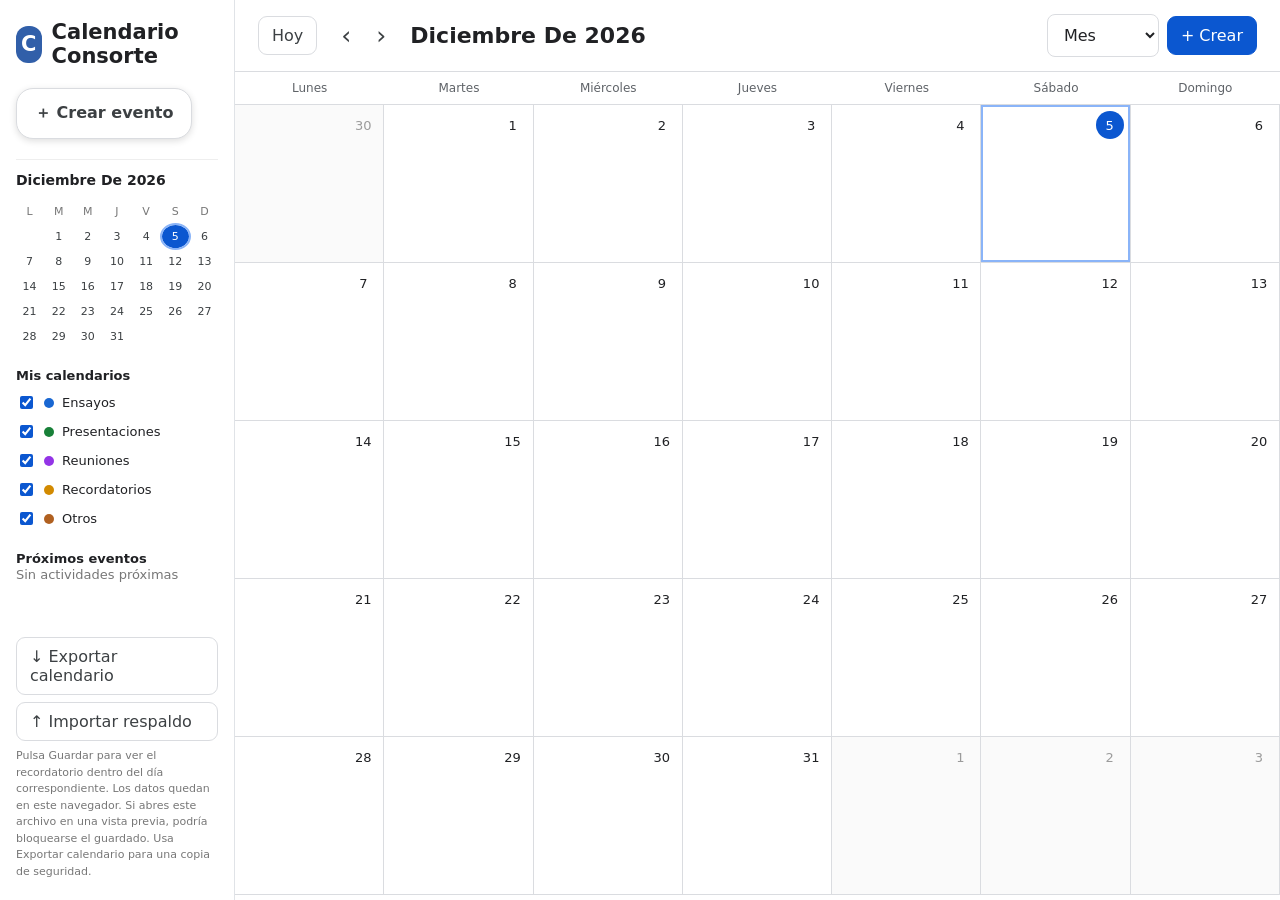
==== calendar/index.html @ a219af94 "Crear calendario Consorte independiente con guardado corregido" ====
<!doctype html>
<html lang="es"><head><meta charset="utf-8"><meta name="viewport" content="width=device-width,initial-scale=1,viewport-fit=cover"><meta name="theme-color" content="#ffffff"><title>Calendario Consorte · Recordatorios</title>
<style>
:root{font-family:Inter,system-ui,-apple-system,'Segoe UI',sans-serif;color:#202124;background:#fff}*{box-sizing:border-box}body{margin:0}button,input,textarea,select{font:inherit}button{cursor:pointer;border:1px solid #dadce0;color:#3c4043;background:#fff;border-radius:9px;padding:9px 13px}button:hover{background:#f6f8fc}button:focus-visible,input:focus-visible,textarea:focus-visible,select:focus-visible{outline:3px solid #8ab4f8}input,textarea,select{border:1px solid #dadce0;border-radius:8px;padding:10px 12px;min-width:0;background:white;color:#202124}h1,h2,h3,p{margin-top:0}.layout{display:grid;grid-template-columns:235px minmax(0,1fr);min-height:100dvh}.side{border-right:1px solid #e0e3e7;padding:20px 16px;display:flex;flex-direction:column;gap:20px}.brand{display:flex;align-items:center;gap:10px;font-size:21px;font-weight:700}.brandmark{background:#315fa9;border-radius:12px;color:white;width:37px;height:37px;display:grid;place-items:center;font-size:21px}.primary{background:#0b57d0;color:white;border-color:#0b57d0}.primary:hover{background:#0848b3}.create{align-self:flex-start;border-radius:17px;padding:14px 18px;box-shadow:0 2px 7px #0002;font-weight:650}.mini-month{border-top:1px solid #eee;padding-top:12px}.mini-month h3{font-size:14px;text-transform:capitalize;margin-bottom:12px}.mini-grid{display:grid;grid-template-columns:repeat(7,1fr);gap:2px}.mini-grid span{text-align:center;padding:5px 2px;font-size:11px;color:#777}.mini-grid button{border:0;border-radius:50%;padding:5px 0;font-size:11px}.mini-grid button.today{background:#0b57d0;color:white}.mini-grid button.selected{outline:2px solid #8ab4f8}.categories{display:grid;gap:10px}.categories label{display:flex;align-items:center;gap:8px;font-size:13px}.categories input{accent-color:#0b57d0}.dot{width:10px;height:10px;display:inline-block;border-radius:50%;background:var(--c)}.side-actions{margin-top:auto;display:grid;gap:7px}.side-actions button{text-align:left}.foot{font-size:11px;color:#777;line-height:1.5}.main{min-width:0}.toolbar{padding:14px 23px;display:flex;align-items:center;gap:14px;border-bottom:1px solid #dadce0;flex-wrap:wrap}.period{font-size:22px;font-weight:550;min-width:180px;text-transform:capitalize}.navcontrol{display:flex;gap:5px}.navcontrol button{border:0;font-size:25px;padding:3px 10px}.right-tools{margin-left:auto;display:flex;align-items:center;gap:8px}.calendar{height:calc(100dvh - 77px);min-height:600px;display:flex;flex-direction:column}.weekdays{display:grid;grid-template-columns:repeat(7,minmax(0,1fr));border-bottom:1px solid #dadce0}.weekdays>span{font-size:12px;text-align:center;color:#5f6368;padding:9px}.days{display:grid;grid-template-columns:repeat(7,minmax(0,1fr));flex:1;grid-auto-rows:1fr}.day{min-width:0;min-height:92px;border-right:1px solid #dadce0;border-bottom:1px solid #dadce0;padding:6px;display:flex;flex-direction:column;gap:4px;position:relative;cursor:pointer;overflow:hidden;background:white}.day:hover{background:#f6f9ff}.day.other-month{background:#fafafa}.day.selected{box-shadow:inset 0 0 0 2px #8ab4f8}.num{font-size:13px;margin-left:auto;align-self:flex-end;width:28px;height:28px;display:grid;place-items:center;border-radius:50%}.day.today .num{background:#0b57d0;color:#fff}.day.other-month .num{color:#9b9b9b}.event{border:0;border-radius:4px;color:#fff;padding:3px 5px;font-size:12px;white-space:nowrap;overflow:hidden;text-overflow:ellipsis;width:100%;text-align:left;background:var(--event-color);cursor:pointer}.event:hover{filter:brightness(.93)}.more{font-size:11px;padding-left:5px;color:#536375}.agenda-list{max-height:250px;overflow:auto;display:grid;gap:6px}.agenda-list button{text-align:left;padding:9px}.list-heading{font-size:13px;font-weight:700}.empty{color:#777;font-size:13px}.dialog{border:1px solid #dadce0;border-radius:18px;padding:0;width:min(95vw,510px);max-height:92dvh;overflow:auto;box-shadow:0 20px 60px #0003}.dialog::backdrop{background:#2021247a}.dialog-head{display:flex;justify-content:space-between;align-items:center;background:#f1f3f4;padding:13px 20px}.dialog-head strong{font-size:17px}.dialog-head button{border:0;background:transparent;font-size:24px;padding:1px 7px}.dialog-body{padding:20px;display:grid;gap:13px}.dialog-body label{display:grid;gap:5px;font-size:13px;color:#50555d}.dialog-body input,.dialog-body select,.dialog-body textarea{width:100%}.dialog-body textarea{min-height:100px;resize:vertical}.actions{display:flex;justify-content:flex-end;gap:8px;align-items:center;flex-wrap:wrap;margin-top:9px}.danger{color:#b3261e}.notice{background:#eff6ff;padding:11px;border-radius:9px;font-size:12px;color:#3c4d63}.mobile-brand{display:none}.day.full{min-height:350px}.day.week{min-height:340px}.day.full .event,.day.week .event{font-size:14px;padding:8px}.view-day .days{grid-template-columns:1fr}.view-day .weekdays{display:none}.view-week .days{grid-template-columns:repeat(7,minmax(0,1fr))}@media(max-width:840px){.layout{grid-template-columns:1fr}.side{display:none}.mobile-brand{display:block;font-size:17px;font-weight:700}.toolbar{padding:12px;gap:7px}.period{min-width:0;font-size:19px}.right-tools{margin-left:0}.calendar{min-height:520px;height:calc(100dvh - 110px)}.day{min-height:75px;padding:3px;gap:2px}.num{width:22px;height:22px;font-size:11px}.event{font-size:10px;padding:4px 2px}.weekdays>span{font-size:10px;padding:7px 1px}.more{font-size:9px}.toolbar select{max-width:105px}.day.full,.day.week{min-height:350px}}@media(max-width:460px){.toolbar{justify-content:space-between}.right-tools{width:100%;justify-content:space-between}.calendar{height:calc(100dvh - 146px)}.day{min-height:65px}.period{font-size:17px}.event{font-size:10px}}
</style></head><body>
<div class="layout"><aside class="side"><div class="brand"><div class="brandmark">C</div>Calendario Consorte</div><button class="create" id="sideCreate">＋ Crear evento</button><div class="mini-month"><h3 id="miniTitle"></h3><div id="miniGrid" class="mini-grid"></div></div><div class="categories"><b class="list-heading">Mis calendarios</b><label><input type="checkbox" data-category="Ensayo" checked><span class="dot" style="--c:#1967d2"></span> Ensayos</label><label><input type="checkbox" data-category="Presentación" checked><span class="dot" style="--c:#188038"></span> Presentaciones</label><label><input type="checkbox" data-category="Reunión" checked><span class="dot" style="--c:#9334e6"></span> Reuniones</label><label><input type="checkbox" data-category="Recordatorio" checked><span class="dot" style="--c:#d28a00"></span> Recordatorios</label><label><input type="checkbox" data-category="Otro" checked><span class="dot" style="--c:#b06020"></span> Otros</label></div><div><b class="list-heading">Próximos eventos</b><div class="agenda-list" id="upcoming"></div></div><div class="side-actions"><button id="exportBtn">↓ Exportar calendario</button><button id="importBtn">↑ Importar respaldo</button><input type="file" id="importFile" accept=".json,application/json" hidden><div class="foot">Pulsa Guardar para ver el recordatorio dentro del día correspondiente. Los datos quedan en este navegador. Si abres este archivo en una vista previa, podría bloquearse el guardado. Usa Exportar calendario para una copia de seguridad.</div></div></aside>
<main class="main"><header class="toolbar"><span class="mobile-brand">Calendario Consorte</span><button id="todayBtn">Hoy</button><div class="navcontrol"><button id="prevBtn" aria-label="Anterior">‹</button><button id="nextBtn" aria-label="Siguiente">›</button></div><strong class="period" id="periodTitle"></strong><div class="right-tools"><select id="viewSelect" aria-label="Vista"><option value="month">Mes</option><option value="week">Semana</option><option value="day">Día</option></select><button class="primary" id="createBtn">+ Crear</button></div></header>
<div id="saveWarning" role="alert" hidden style="position:fixed;bottom:14px;left:14px;right:14px;background:#fff3cd;color:#63440c;border:1px solid #e5bb4c;z-index:9001;padding:13px;border-radius:12px"></div><div id="saveNotice" role="status" aria-live="polite" style="display:none;position:fixed;top:12px;right:14px;background:#147d46;color:white;padding:12px 18px;border-radius:12px;z-index:9000;box-shadow:0 4px 15px #0003;font-weight:650">Recordatorio guardado</div><div id="calendar" class="calendar"><div id="weekdays" class="weekdays"><span>Lunes</span><span>Martes</span><span>Miércoles</span><span>Jueves</span><span>Viernes</span><span>Sábado</span><span>Domingo</span></div><div class="days" id="days"></div></div></main></div>
<dialog class="dialog" id="eventDialog" aria-labelledby="dialogTitle"><div class="dialog-head"><strong id="dialogTitle">Crear evento</strong><button type="button" id="closeDialog" aria-label="Cerrar">×</button></div><form id="eventForm" class="dialog-body"><label>Título<input id="eventTitle" maxlength="160" placeholder="Ensayo general de Navidad"></label><div style="display:grid;grid-template-columns:1fr 1fr;gap:10px"><label>Fecha<input id="eventDate" type="date" required></label><label>Hora<input id="eventTime" type="time"></label></div><label>Tipo<select id="eventType"><option>Ensayo</option><option>Presentación</option><option>Reunión</option><option>Recordatorio</option><option>Otro</option></select></label><label>Lugar<input id="eventPlace" maxlength="200" placeholder="Lugar (opcional)"></label><label>Notas, canciones o partituras<textarea id="eventNotes" placeholder="Canciones a tocar, indicaciones, repertorio, arreglos..."></textarea></label><div class="actions"><button class="danger" id="deleteBtn" type="button" hidden>Eliminar</button><button id="cancelBtn" type="button">Cancelar</button><button class="primary" id="saveEventBtn" type="submit">Guardar recordatorio</button></div></form></dialog>
<script>
(()=>{'use strict';
const $=id=>document.getElementById(id),key='consorte_calendar_independent_v1';
const colors={'Ensayo':'#1967d2','Presentación':'#188038','Reunión':'#9334e6','Recordatorio':'#d28a00','Otro':'#b06020'};
const dateKey=d=>[d.getFullYear(),String(d.getMonth()+1).padStart(2,'0'),String(d.getDate()).padStart(2,'0')].join('-');
const parseDate=s=>new Date(s+'T12:00:00');
const currentDate=new Date();let selected=dateKey(currentDate),month=new Date(currentDate.getFullYear(),currentDate.getMonth(),1),view='month',editing=null;
let events=[];try{const stored=JSON.parse(localStorage.getItem(key)||'[]');if(Array.isArray(stored))events=stored.filter(x=>x&&typeof x==='object'&&typeof x.date==='string'&&typeof x.title==='string')}catch{}
// Try two independent persistence mechanisms. The browser preview may block localStorage,
// but the event must still appear immediately and remain in memory if both stores are unavailable.
const DB_NAME='calendario_consorte_almacenamiento_v2';
function readIDB(){return new Promise(resolve=>{
  if(!window.indexedDB)return resolve(null);
  try{const req=indexedDB.open(DB_NAME,1);
    req.onupgradeneeded=()=>{if(!req.result.objectStoreNames.contains('calendario'))req.result.createObjectStore('calendario')};
    req.onerror=()=>resolve(null);
    req.onsuccess=()=>{const db=req.result;try{const transaction=db.transaction('calendario','readonly');const get=transaction.objectStore('calendario').get('eventos');get.onsuccess=()=>{db.close();resolve(Array.isArray(get.result)?get.result:null)};get.onerror=()=>{db.close();resolve(null)}}catch{db.close();resolve(null)}}
  }catch{resolve(null)}
})}
function writeIDB(items){return new Promise(resolve=>{
 if(!window.indexedDB)return resolve(false);
 try{const req=indexedDB.open(DB_NAME,1);
  req.onupgradeneeded=()=>{if(!req.result.objectStoreNames.contains('calendario'))req.result.createObjectStore('calendario')};
  req.onerror=()=>resolve(false);
  req.onsuccess=()=>{const db=req.result;try{const tx=db.transaction('calendario','readwrite');tx.objectStore('calendario').put(items,'eventos');tx.oncomplete=()=>{db.close();resolve(true)};tx.onerror=()=>{db.close();resolve(false)};tx.onabort=()=>{db.close();resolve(false)}}catch{db.close();resolve(false)}}
 }catch{resolve(false)}
})}
async function save(){
 let localOK=false;try{localStorage.setItem(key,JSON.stringify(events));localOK=true}catch(e){console.warn('Almacenamiento local no disponible',e)}
 const dbOK=await writeIDB(events);
 if(!localOK&&!dbOK){$('saveWarning').hidden=false;$('saveWarning').textContent='El recordatorio se agregó, pero este visor bloquea el almacenamiento permanente. Descarga el archivo y ábrelo en Chrome para conservarlo. También puedes usar «Exportar calendario».';}
 else{$('saveWarning').hidden=true}
 return localOK||dbOK;
}
async function loadSaved(){
 const stored=await readIDB();
 if(stored&&stored.length){const ids=new Set(events.map(e=>e.id));for(const x of stored)if(x&&typeof x.date==='string'&&typeof x.title==='string'&&!ids.has(x.id)){events.push(x);ids.add(x.id)}}
 render();
}

function showSaved(item){const el=$('saveNotice');el.textContent=(item.type==='Recordatorio'?'Recordatorio':'Evento')+' guardado: '+item.title+' · '+item.date;el.style.display='block';clearTimeout(showSaved.timeoutId);showSaved.timeoutId=setTimeout(()=>el.style.display='none',4200)}

const display=(d,opts)=>new Intl.DateTimeFormat('es-CL',opts).format(d);
const allowed=()=>new Set([...document.querySelectorAll('[data-category]:checked')].map(x=>x.dataset.category));
function render(){const categories=allowed(),root=$('days');root.replaceChildren();let dates=[];
if(view==='month'){$('periodTitle').textContent=display(month,{month:'long',year:'numeric'});const start=new Date(month);start.setDate(1-(start.getDay()+6)%7);const weeks=Math.ceil(((new Date(month.getFullYear(),month.getMonth()+1,0).getDate())+(new Date(month).getDay()+6)%7)/7);for(let i=0;i<weeks*7;i++){const d=new Date(start);d.setDate(start.getDate()+i);dates.push(d)}}
else if(view==='week'){const start=parseDate(selected);start.setDate(start.getDate()-(start.getDay()+6)%7);const end=new Date(start);end.setDate(end.getDate()+6);$('periodTitle').textContent=display(start,{day:'numeric',month:'short'})+' – '+display(end,{day:'numeric',month:'short',year:'numeric'});for(let i=0;i<7;i++){const d=new Date(start);d.setDate(start.getDate()+i);dates.push(d)}}
else {const d=parseDate(selected);$('periodTitle').textContent=display(d,{weekday:'long',day:'numeric',month:'long',year:'numeric'});dates=[d]}
$('calendar').className='calendar view-'+view;
for(const d of dates){const keydate=dateKey(d),cell=document.createElement('div');cell.className='day'+(keydate===dateKey(currentDate)?' today':'')+(keydate===selected?' selected':'')+(view==='month'&&d.getMonth()!==month.getMonth()?' other-month':'')+(view==='day'?' full':view==='week'?' week':'');cell.setAttribute('role','button');cell.tabIndex=0;cell.setAttribute('aria-label','Agregar evento el '+display(d,{weekday:'long',day:'numeric',month:'long',year:'numeric'}));
const num=document.createElement('span');num.className='num';num.textContent=String(d.getDate());cell.append(num);
const dayEvents=events.filter(e=>e.date===keydate&&categories.has(e.type)).sort((a,b)=>(a.time||'').localeCompare(b.time||''));
const limit=view==='month'?3:30;
for(const e of dayEvents.slice(0,limit)){const btn=document.createElement('button');btn.className='event';btn.type='button';btn.style.setProperty('--event-color',colors[e.type]||colors.Otro);btn.textContent=(e.time?e.time+' ':'')+e.title;btn.title=e.title+(e.notes?' — '+e.notes:'');btn.onclick=ev=>{ev.stopPropagation();openEvent(e.date,e)};cell.append(btn)}
if(dayEvents.length>limit){const more=document.createElement('span');more.className='more';more.textContent='+'+(dayEvents.length-limit)+' más';cell.append(more)}
cell.onclick=()=>{selected=keydate;month=new Date(d.getFullYear(),d.getMonth(),1);render();openEvent(keydate)};
cell.onkeydown=e=>{if(e.target===cell&&(e.key==='Enter'||e.key===' ')){e.preventDefault();cell.click()}};
root.append(cell)}
renderMini();renderUpcoming()}
function renderMini(){const el=$('miniGrid');el.replaceChildren();$('miniTitle').textContent=display(month,{month:'long',year:'numeric'});for(const t of ['L','M','M','J','V','S','D']){const s=document.createElement('span');s.textContent=t;el.append(s)}const pad=(new Date(month.getFullYear(),month.getMonth(),1).getDay()+6)%7;for(let i=0;i<pad;i++)el.append(document.createElement('span'));const count=new Date(month.getFullYear(),month.getMonth()+1,0).getDate();for(let n=1;n<=count;n++){const d=new Date(month.getFullYear(),month.getMonth(),n),btn=document.createElement('button');btn.textContent=n;btn.className=(dateKey(d)===dateKey(currentDate)?'today ':'')+(dateKey(d)===selected?'selected':'');btn.onclick=()=>{selected=dateKey(d);render();openEvent(selected)};el.append(btn)}}
function renderUpcoming(){const root=$('upcoming');root.replaceChildren();const list=events.filter(e=>e.date>=dateKey(currentDate)&&allowed().has(e.type)).sort((a,b)=>(a.date+a.time).localeCompare(b.date+b.time)).slice(0,7);if(!list.length){const p=document.createElement('p');p.className='empty';p.textContent='Sin actividades próximas';root.append(p)}else for(const e of list){const b=document.createElement('button');b.textContent=e.date+' · '+e.title;b.onclick=()=>openEvent(e.date,e);root.append(b)}}
function openEvent(date,item=null){editing=item?.id||null;$('eventForm').reset();$('eventDate').value=date;$('eventTitle').value=item?.title||'';$('eventTime').value=item?.time||'';$('eventPlace').value=item?.place||'';$('eventNotes').value=item?.notes||'';$('eventType').value=item?.type||'Recordatorio';$('dialogTitle').textContent=item?'Editar evento':'Crear evento';$('deleteBtn').hidden=!item;$('eventDialog').showModal();setTimeout(()=>$('eventTitle').focus(),30)}
function closeEvent(){$('eventDialog').close();editing=null}
$('eventForm').noValidate=true;
$('eventForm').addEventListener('submit',async e=>{
 e.preventDefault();e.stopPropagation();
 const button=$('saveEventBtn');
 const item={id:editing||('evt_'+Date.now()+'_'+Math.random().toString(36).slice(2)),date:$('eventDate').value,title:$('eventTitle').value.trim()||'Recordatorio',time:$('eventTime').value,type:$('eventType').value,place:$('eventPlace').value.trim(),notes:$('eventNotes').value.trim()};
 if(!item.date){$('eventDate').value=dateKey(currentDate);item.date=$('eventDate').value;}
 button.disabled=true;button.textContent='Guardando…';
 try{
  const i=events.findIndex(x=>x.id===item.id);if(i>=0)events[i]=item;else events.push(item);
  selected=item.date;const d=parseDate(item.date);month=new Date(d.getFullYear(),d.getMonth(),1);view='month';$('viewSelect').value='month';
  // Draw the new record before awaiting any browser storage permission.
  closeEvent();render();showSaved(item);
  await save();
 }catch(err){console.error('Error al guardar',err);render();showSaved(item)}
 finally{button.disabled=false;button.textContent='Guardar recordatorio'}
});
$('deleteBtn').onclick=async()=>{if(!editing||!confirm('¿Eliminar este evento?'))return;const i=events.findIndex(x=>x.id===editing);if(i>=0){events.splice(i,1);closeEvent();render();await save()}else closeEvent()};
$('closeDialog').onclick=$('cancelBtn').onclick=closeEvent;
$('eventDialog').addEventListener('close',()=>{editing=null});
$('prevBtn').onclick=()=>navigate(-1);$('nextBtn').onclick=()=>navigate(1);
function navigate(delta){if(view==='month'){month.setMonth(month.getMonth()+delta)}else{const d=parseDate(selected);d.setDate(d.getDate()+(view==='week'?7:1)*delta);selected=dateKey(d);month=new Date(d.getFullYear(),d.getMonth(),1)}render()}
$('todayBtn').onclick=()=>{selected=dateKey(currentDate);month=new Date(currentDate.getFullYear(),currentDate.getMonth(),1);render()};
$('viewSelect').onchange=e=>{view=e.target.value;render()};
$('createBtn').onclick=$('sideCreate').onclick=()=>openEvent(selected);
for(const input of document.querySelectorAll('[data-category]'))input.onchange=render;
$('exportBtn').onclick=()=>{const blob=new Blob([JSON.stringify({version:1,events},null,2)],{type:'application/json'});const url=URL.createObjectURL(blob),a=document.createElement('a');a.href=url;a.download='Calendario_Consorte_Respaldo.json';a.click();setTimeout(()=>URL.revokeObjectURL(url),15000)};
$('importBtn').onclick=()=>$('importFile').click();$('importFile').onchange=async e=>{const file=e.target.files?.[0];if(!file)return;try{const body=JSON.parse(await file.text()),items=Array.isArray(body)?body:body.events;if(!Array.isArray(items))throw Error('Formato inválido');const cleaned=items.filter(x=>x&&/^\d{4}-\d{2}-\d{2}$/.test(x.date)&&typeof x.title==='string').map(x=>({...x,id:x.id||'evt_'+Math.random().toString(36).slice(2)}));if(!confirm('¿Importar '+cleaned.length+' eventos? Se añadirán al calendario actual.'))return;const seen=new Set(events.map(x=>x.id));for(const x of cleaned)if(!seen.has(x.id)){events.push(x);seen.add(x.id)}save();render()}catch(err){alert('No se pudo importar: '+err.message)}e.target.value=''};
render();
loadSaved();
})();
</script></body></html>
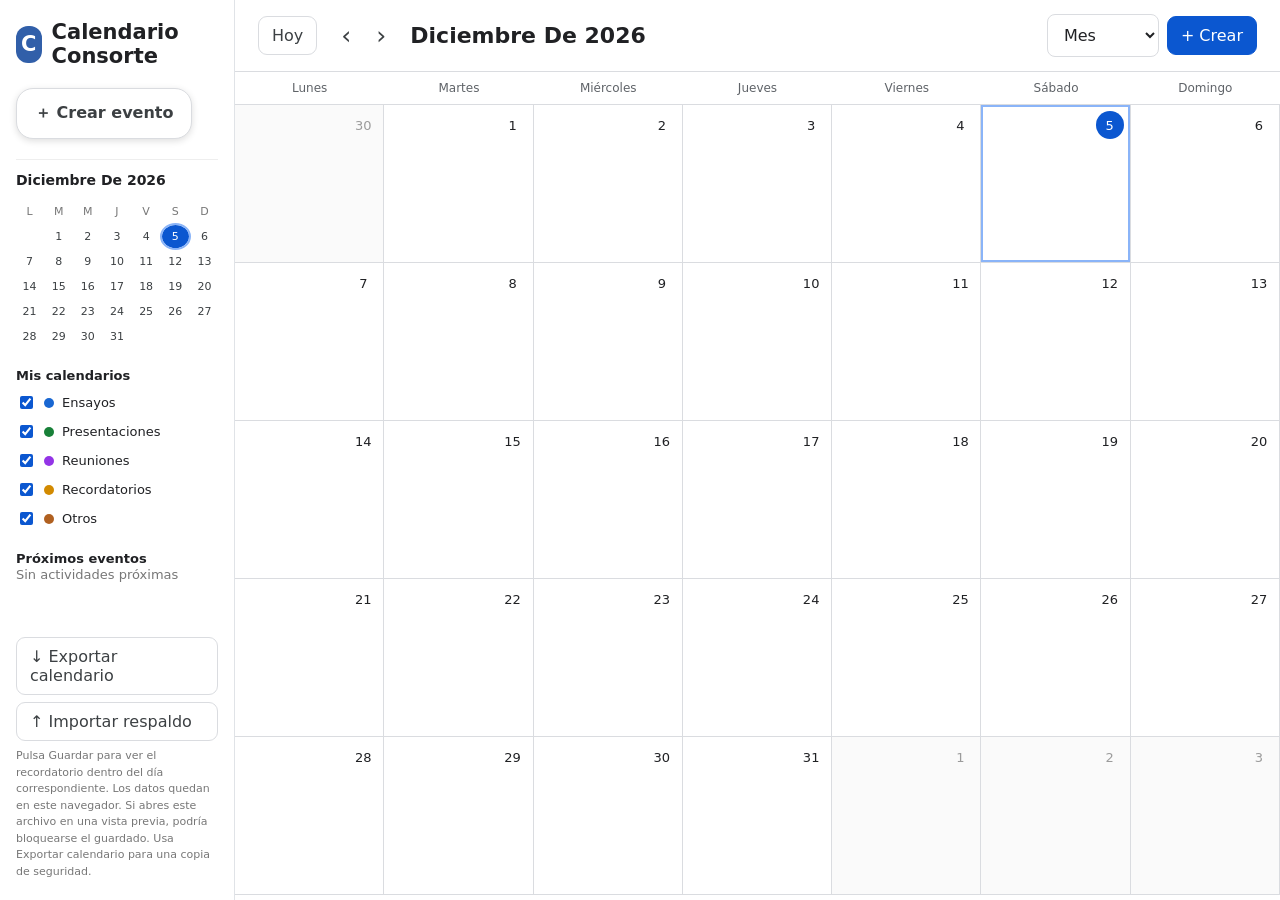
==== commit d54eb130: "Corregir expresión regular que rechazaba todas las fechas válidas" ====
--- a/calendar/index.html
+++ b/calendar/index.html
@@ -70,22 +70,41 @@
 function renderUpcoming(){const root=$('upcoming');root.replaceChildren();const list=events.filter(e=>e.date>=dateKey(currentDate)&&allowed().has(e.type)).sort((a,b)=>(a.date+a.time).localeCompare(b.date+b.time)).slice(0,7);if(!list.length){const p=document.createElement('p');p.className='empty';p.textContent='Sin actividades próximas';root.append(p)}else for(const e of list){const b=document.createElement('button');b.textContent=e.date+' · '+e.title;b.onclick=()=>openEvent(e.date,e);root.append(b)}}
 function openEvent(date,item=null){editing=item?.id||null;$('eventForm').reset();$('eventDate').value=date;$('eventTitle').value=item?.title||'';$('eventTime').value=item?.time||'';$('eventPlace').value=item?.place||'';$('eventNotes').value=item?.notes||'';$('eventType').value=item?.type||'Recordatorio';$('dialogTitle').textContent=item?'Editar evento':'Crear evento';$('deleteBtn').hidden=!item;$('eventDialog').showModal();setTimeout(()=>$('eventTitle').focus(),30)}
 function closeEvent(){$('eventDialog').close();editing=null}
-$('eventForm').noValidate=true;
-$('eventForm').addEventListener('submit',async e=>{
- e.preventDefault();e.stopPropagation();
- const button=$('saveEventBtn');
- const item={id:editing||('evt_'+Date.now()+'_'+Math.random().toString(36).slice(2)),date:$('eventDate').value,title:$('eventTitle').value.trim()||'Recordatorio',time:$('eventTime').value,type:$('eventType').value,place:$('eventPlace').value.trim(),notes:$('eventNotes').value.trim()};
- if(!item.date){$('eventDate').value=dateKey(currentDate);item.date=$('eventDate').value;}
- button.disabled=true;button.textContent='Guardando…';
+// Guardado directo: no depende del submit/validación de HTML.
+const eventForm=$('eventForm'),saveBtn=$('saveEventBtn');
+eventForm.noValidate=true;
+saveBtn.type='button';
+const errorNotice=document.createElement('p');
+errorNotice.id='saveErrorNotice';
+errorNotice.setAttribute('role','alert');
+errorNotice.style.cssText='color:#a11d1d;font-weight:700;margin:10px 0;display:none';
+eventForm.insertBefore(errorNotice,eventForm.querySelector('.actions'));
+function showSaveError(message){errorNotice.textContent=message;errorNotice.style.display='block';}
+function clearSaveError(){errorNotice.textContent='';errorNotice.style.display='none';}
+function saveEventDirectly(){
+ clearSaveError();
+ const date=$('eventDate').value||selected||dateKey(new Date());
+ const title=$('eventTitle').value.trim()||'Recordatorio';
+ if(!/^\d{4}-\d{2}-\d{2}$/.test(date)||Number.isNaN(parseDate(date).getTime())){showSaveError('Selecciona una fecha válida.');return;}
+ const item={id:editing||('evt_'+Date.now()+'_'+Math.random().toString(36).slice(2)),date,title,
+ time:$('eventTime').value,type:$('eventType').value||'Recordatorio',
+ place:$('eventPlace').value.trim(),notes:$('eventNotes').value.trim()};
  try{
-  const i=events.findIndex(x=>x.id===item.id);if(i>=0)events[i]=item;else events.push(item);
-  selected=item.date;const d=parseDate(item.date);month=new Date(d.getFullYear(),d.getMonth(),1);view='month';$('viewSelect').value='month';
-  // Draw the new record before awaiting any browser storage permission.
-  closeEvent();render();showSaved(item);
-  await save();
- }catch(err){console.error('Error al guardar',err);render();showSaved(item)}
- finally{button.disabled=false;button.textContent='Guardar recordatorio'}
-});
+  const idx=events.findIndex(x=>x.id===item.id);
+  if(idx>=0)events[idx]=item;else events.push(item);
+  selected=item.date;const dateObj=parseDate(item.date);
+  month=new Date(dateObj.getFullYear(),dateObj.getMonth(),1);
+  view='month';$('viewSelect').value='month';
+  // Persistir inmediatamente, antes de cerrar la ventana.
+  let localOK=false;try{localStorage.setItem(key,JSON.stringify(events));localOK=true}catch(error){console.warn('No se pudo guardar en localStorage:',error)}
+  try{closeEvent()}catch(error){console.error('No se pudo cerrar la ventana:',error)}
+  try{render();showSaved(item)}catch(error){showSaveError('Recordatorio creado, pero hubo un problema al mostrarlo: '+error.message);return}
+  // IndexedDB es el respaldo secundario para el mismo evento.
+  writeIDB(events).then(ok=>{if(!ok&&!localOK){$('saveWarning').hidden=false;$('saveWarning').textContent='El recordatorio se ve, pero el navegador no permitió almacenarlo. Utiliza Exportar calendario para conservarlo.'}else{$('saveWarning').hidden=true}});
+ }catch(error){console.error('Error al guardar recordatorio:',error);showSaveError('No se pudo guardar: '+(error?.message||error))}
+}
+saveBtn.addEventListener('click',saveEventDirectly);
+eventForm.addEventListener('submit',e=>{e.preventDefault();saveEventDirectly()});
 $('deleteBtn').onclick=async()=>{if(!editing||!confirm('¿Eliminar este evento?'))return;const i=events.findIndex(x=>x.id===editing);if(i>=0){events.splice(i,1);closeEvent();render();await save()}else closeEvent()};
 $('closeDialog').onclick=$('cancelBtn').onclick=closeEvent;
 $('eventDialog').addEventListener('close',()=>{editing=null});
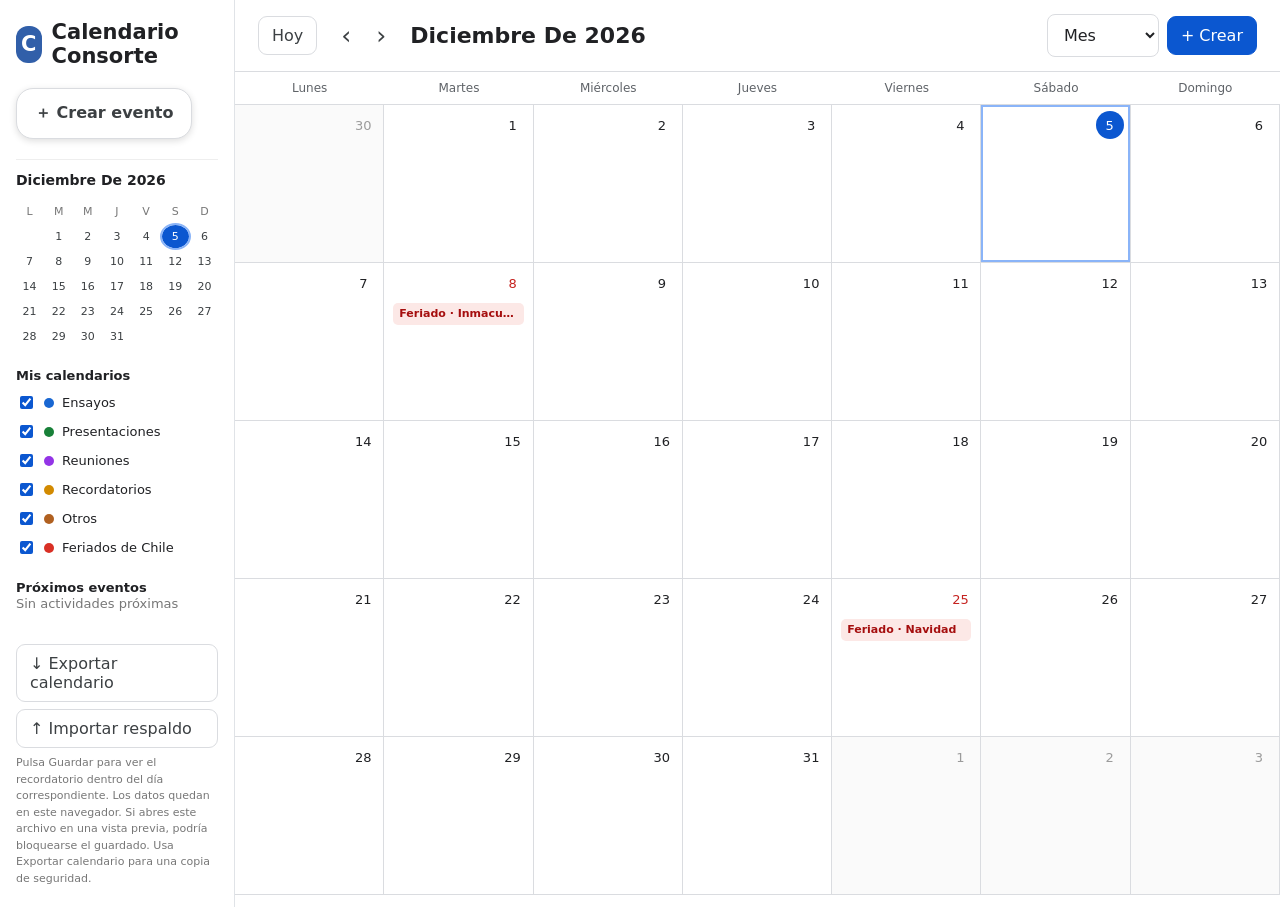
==== commit 9ce538ec: "Mostrar feriados nacionales de Chile en el calendario y consultar futuros años" ====
--- a/calendar/index.html
+++ b/calendar/index.html
@@ -2,8 +2,14 @@
 <html lang="es"><head><meta charset="utf-8"><meta name="viewport" content="width=device-width,initial-scale=1,viewport-fit=cover"><meta name="theme-color" content="#ffffff"><title>Calendario Consorte · Recordatorios</title>
 <style>
 :root{font-family:Inter,system-ui,-apple-system,'Segoe UI',sans-serif;color:#202124;background:#fff}*{box-sizing:border-box}body{margin:0}button,input,textarea,select{font:inherit}button{cursor:pointer;border:1px solid #dadce0;color:#3c4043;background:#fff;border-radius:9px;padding:9px 13px}button:hover{background:#f6f8fc}button:focus-visible,input:focus-visible,textarea:focus-visible,select:focus-visible{outline:3px solid #8ab4f8}input,textarea,select{border:1px solid #dadce0;border-radius:8px;padding:10px 12px;min-width:0;background:white;color:#202124}h1,h2,h3,p{margin-top:0}.layout{display:grid;grid-template-columns:235px minmax(0,1fr);min-height:100dvh}.side{border-right:1px solid #e0e3e7;padding:20px 16px;display:flex;flex-direction:column;gap:20px}.brand{display:flex;align-items:center;gap:10px;font-size:21px;font-weight:700}.brandmark{background:#315fa9;border-radius:12px;color:white;width:37px;height:37px;display:grid;place-items:center;font-size:21px}.primary{background:#0b57d0;color:white;border-color:#0b57d0}.primary:hover{background:#0848b3}.create{align-self:flex-start;border-radius:17px;padding:14px 18px;box-shadow:0 2px 7px #0002;font-weight:650}.mini-month{border-top:1px solid #eee;padding-top:12px}.mini-month h3{font-size:14px;text-transform:capitalize;margin-bottom:12px}.mini-grid{display:grid;grid-template-columns:repeat(7,1fr);gap:2px}.mini-grid span{text-align:center;padding:5px 2px;font-size:11px;color:#777}.mini-grid button{border:0;border-radius:50%;padding:5px 0;font-size:11px}.mini-grid button.today{background:#0b57d0;color:white}.mini-grid button.selected{outline:2px solid #8ab4f8}.categories{display:grid;gap:10px}.categories label{display:flex;align-items:center;gap:8px;font-size:13px}.categories input{accent-color:#0b57d0}.dot{width:10px;height:10px;display:inline-block;border-radius:50%;background:var(--c)}.side-actions{margin-top:auto;display:grid;gap:7px}.side-actions button{text-align:left}.foot{font-size:11px;color:#777;line-height:1.5}.main{min-width:0}.toolbar{padding:14px 23px;display:flex;align-items:center;gap:14px;border-bottom:1px solid #dadce0;flex-wrap:wrap}.period{font-size:22px;font-weight:550;min-width:180px;text-transform:capitalize}.navcontrol{display:flex;gap:5px}.navcontrol button{border:0;font-size:25px;padding:3px 10px}.right-tools{margin-left:auto;display:flex;align-items:center;gap:8px}.calendar{height:calc(100dvh - 77px);min-height:600px;display:flex;flex-direction:column}.weekdays{display:grid;grid-template-columns:repeat(7,minmax(0,1fr));border-bottom:1px solid #dadce0}.weekdays>span{font-size:12px;text-align:center;color:#5f6368;padding:9px}.days{display:grid;grid-template-columns:repeat(7,minmax(0,1fr));flex:1;grid-auto-rows:1fr}.day{min-width:0;min-height:92px;border-right:1px solid #dadce0;border-bottom:1px solid #dadce0;padding:6px;display:flex;flex-direction:column;gap:4px;position:relative;cursor:pointer;overflow:hidden;background:white}.day:hover{background:#f6f9ff}.day.other-month{background:#fafafa}.day.selected{box-shadow:inset 0 0 0 2px #8ab4f8}.num{font-size:13px;margin-left:auto;align-self:flex-end;width:28px;height:28px;display:grid;place-items:center;border-radius:50%}.day.today .num{background:#0b57d0;color:#fff}.day.other-month .num{color:#9b9b9b}.event{border:0;border-radius:4px;color:#fff;padding:3px 5px;font-size:12px;white-space:nowrap;overflow:hidden;text-overflow:ellipsis;width:100%;text-align:left;background:var(--event-color);cursor:pointer}.event:hover{filter:brightness(.93)}.more{font-size:11px;padding-left:5px;color:#536375}.agenda-list{max-height:250px;overflow:auto;display:grid;gap:6px}.agenda-list button{text-align:left;padding:9px}.list-heading{font-size:13px;font-weight:700}.empty{color:#777;font-size:13px}.dialog{border:1px solid #dadce0;border-radius:18px;padding:0;width:min(95vw,510px);max-height:92dvh;overflow:auto;box-shadow:0 20px 60px #0003}.dialog::backdrop{background:#2021247a}.dialog-head{display:flex;justify-content:space-between;align-items:center;background:#f1f3f4;padding:13px 20px}.dialog-head strong{font-size:17px}.dialog-head button{border:0;background:transparent;font-size:24px;padding:1px 7px}.dialog-body{padding:20px;display:grid;gap:13px}.dialog-body label{display:grid;gap:5px;font-size:13px;color:#50555d}.dialog-body input,.dialog-body select,.dialog-body textarea{width:100%}.dialog-body textarea{min-height:100px;resize:vertical}.actions{display:flex;justify-content:flex-end;gap:8px;align-items:center;flex-wrap:wrap;margin-top:9px}.danger{color:#b3261e}.notice{background:#eff6ff;padding:11px;border-radius:9px;font-size:12px;color:#3c4d63}.mobile-brand{display:none}.day.full{min-height:350px}.day.week{min-height:340px}.day.full .event,.day.week .event{font-size:14px;padding:8px}.view-day .days{grid-template-columns:1fr}.view-day .weekdays{display:none}.view-week .days{grid-template-columns:repeat(7,minmax(0,1fr))}@media(max-width:840px){.layout{grid-template-columns:1fr}.side{display:none}.mobile-brand{display:block;font-size:17px;font-weight:700}.toolbar{padding:12px;gap:7px}.period{min-width:0;font-size:19px}.right-tools{margin-left:0}.calendar{min-height:520px;height:calc(100dvh - 110px)}.day{min-height:75px;padding:3px;gap:2px}.num{width:22px;height:22px;font-size:11px}.event{font-size:10px;padding:4px 2px}.weekdays>span{font-size:10px;padding:7px 1px}.more{font-size:9px}.toolbar select{max-width:105px}.day.full,.day.week{min-height:350px}}@media(max-width:460px){.toolbar{justify-content:space-between}.right-tools{width:100%;justify-content:space-between}.calendar{height:calc(100dvh - 146px)}.day{min-height:65px}.period{font-size:17px}.event{font-size:10px}}
+
+/* Feriados se muestran aparte de recordatorios personales. */
+.holiday-pill{display:block;flex:none;padding:4px 6px;border-radius:5px;background:#fce8e6;color:#a50e0e;font-size:11px;line-height:1.25;font-weight:650;overflow:hidden;text-overflow:ellipsis;white-space:nowrap;margin:2px 3px 4px}
+.day.has-holiday .num{color:#c5221f}
+.day.has-holiday.today .num{color:white}
+@media(max-width:600px){.holiday-pill{font-size:9px;padding:3px 2px}}
 </style></head><body>
-<div class="layout"><aside class="side"><div class="brand"><div class="brandmark">C</div>Calendario Consorte</div><button class="create" id="sideCreate">＋ Crear evento</button><div class="mini-month"><h3 id="miniTitle"></h3><div id="miniGrid" class="mini-grid"></div></div><div class="categories"><b class="list-heading">Mis calendarios</b><label><input type="checkbox" data-category="Ensayo" checked><span class="dot" style="--c:#1967d2"></span> Ensayos</label><label><input type="checkbox" data-category="Presentación" checked><span class="dot" style="--c:#188038"></span> Presentaciones</label><label><input type="checkbox" data-category="Reunión" checked><span class="dot" style="--c:#9334e6"></span> Reuniones</label><label><input type="checkbox" data-category="Recordatorio" checked><span class="dot" style="--c:#d28a00"></span> Recordatorios</label><label><input type="checkbox" data-category="Otro" checked><span class="dot" style="--c:#b06020"></span> Otros</label></div><div><b class="list-heading">Próximos eventos</b><div class="agenda-list" id="upcoming"></div></div><div class="side-actions"><button id="exportBtn">↓ Exportar calendario</button><button id="importBtn">↑ Importar respaldo</button><input type="file" id="importFile" accept=".json,application/json" hidden><div class="foot">Pulsa Guardar para ver el recordatorio dentro del día correspondiente. Los datos quedan en este navegador. Si abres este archivo en una vista previa, podría bloquearse el guardado. Usa Exportar calendario para una copia de seguridad.</div></div></aside>
+<div class="layout"><aside class="side"><div class="brand"><div class="brandmark">C</div>Calendario Consorte</div><button class="create" id="sideCreate">＋ Crear evento</button><div class="mini-month"><h3 id="miniTitle"></h3><div id="miniGrid" class="mini-grid"></div></div><div class="categories"><b class="list-heading">Mis calendarios</b><label><input type="checkbox" data-category="Ensayo" checked><span class="dot" style="--c:#1967d2"></span> Ensayos</label><label><input type="checkbox" data-category="Presentación" checked><span class="dot" style="--c:#188038"></span> Presentaciones</label><label><input type="checkbox" data-category="Reunión" checked><span class="dot" style="--c:#9334e6"></span> Reuniones</label><label><input type="checkbox" data-category="Recordatorio" checked><span class="dot" style="--c:#d28a00"></span> Recordatorios</label><label><input type="checkbox" data-category="Otro" checked><span class="dot" style="--c:#b06020"></span> Otros</label><label><input id="showHolidays" type="checkbox" checked><span class="dot" style="--c:#d93025"></span> Feriados de Chile</label></div><div><b class="list-heading">Próximos eventos</b><div class="agenda-list" id="upcoming"></div></div><div class="side-actions"><button id="exportBtn">↓ Exportar calendario</button><button id="importBtn">↑ Importar respaldo</button><input type="file" id="importFile" accept=".json,application/json" hidden><div class="foot">Pulsa Guardar para ver el recordatorio dentro del día correspondiente. Los datos quedan en este navegador. Si abres este archivo en una vista previa, podría bloquearse el guardado. Usa Exportar calendario para una copia de seguridad.</div></div></aside>
 <main class="main"><header class="toolbar"><span class="mobile-brand">Calendario Consorte</span><button id="todayBtn">Hoy</button><div class="navcontrol"><button id="prevBtn" aria-label="Anterior">‹</button><button id="nextBtn" aria-label="Siguiente">›</button></div><strong class="period" id="periodTitle"></strong><div class="right-tools"><select id="viewSelect" aria-label="Vista"><option value="month">Mes</option><option value="week">Semana</option><option value="day">Día</option></select><button class="primary" id="createBtn">+ Crear</button></div></header>
 <div id="saveWarning" role="alert" hidden style="position:fixed;bottom:14px;left:14px;right:14px;background:#fff3cd;color:#63440c;border:1px solid #e5bb4c;z-index:9001;padding:13px;border-radius:12px"></div><div id="saveNotice" role="status" aria-live="polite" style="display:none;position:fixed;top:12px;right:14px;background:#147d46;color:white;padding:12px 18px;border-radius:12px;z-index:9000;box-shadow:0 4px 15px #0003;font-weight:650">Recordatorio guardado</div><div id="calendar" class="calendar"><div id="weekdays" class="weekdays"><span>Lunes</span><span>Martes</span><span>Miércoles</span><span>Jueves</span><span>Viernes</span><span>Sábado</span><span>Domingo</span></div><div class="days" id="days"></div></div></main></div>
 <dialog class="dialog" id="eventDialog" aria-labelledby="dialogTitle"><div class="dialog-head"><strong id="dialogTitle">Crear evento</strong><button type="button" id="closeDialog" aria-label="Cerrar">×</button></div><form id="eventForm" class="dialog-body"><label>Título<input id="eventTitle" maxlength="160" placeholder="Ensayo general de Navidad"></label><div style="display:grid;grid-template-columns:1fr 1fr;gap:10px"><label>Fecha<input id="eventDate" type="date" required></label><label>Hora<input id="eventTime" type="time"></label></div><label>Tipo<select id="eventType"><option>Ensayo</option><option>Presentación</option><option>Reunión</option><option>Recordatorio</option><option>Otro</option></select></label><label>Lugar<input id="eventPlace" maxlength="200" placeholder="Lugar (opcional)"></label><label>Notas, canciones o partituras<textarea id="eventNotes" placeholder="Canciones a tocar, indicaciones, repertorio, arreglos..."></textarea></label><div class="actions"><button class="danger" id="deleteBtn" type="button" hidden>Eliminar</button><button id="cancelBtn" type="button">Cancelar</button><button class="primary" id="saveEventBtn" type="submit">Guardar recordatorio</button></div></form></dialog>
@@ -49,6 +55,47 @@
 
 function showSaved(item){const el=$('saveNotice');el.textContent=(item.type==='Recordatorio'?'Recordatorio':'Evento')+' guardado: '+item.title+' · '+item.date;el.style.display='block';clearTimeout(showSaved.timeoutId);showSaved.timeoutId=setTimeout(()=>el.style.display='none',4200)}
 
+
+// Feriados nacionales de Chile. Para 2026: calendario oficial de Gobierno de Chile.
+// Para otros años: Nager.Holidays v4 (solo feriados nacionales), con caché local.
+const holidayData={2026:{"2026-01-01":"Año Nuevo","2026-04-03":"Viernes Santo","2026-04-04":"Sábado Santo","2026-05-01":"Día del Trabajo","2026-05-21":"Glorias Navales","2026-06-21":"Pueblos Indígenas","2026-06-29":"San Pedro y San Pablo","2026-07-16":"Virgen del Carmen","2026-08-15":"Asunción de la Virgen","2026-09-18":"Independencia Nacional","2026-09-19":"Glorias del Ejército","2026-10-12":"Encuentro de Dos Mundos","2026-10-31":"Iglesias Evangélicas","2026-11-01":"Todos los Santos","2026-12-08":"Inmaculada Concepción","2026-12-25":"Navidad"}};
+const requestedHolidayYears=new Set();
+const HOLIDAY_CACHE_PREFIX='consorte_feriados_cl_v2_';
+function holidayFor(date){const year=Number(date.slice(0,4));return holidayData[year]?.[date]||null}
+async function fetchHolidayYear(year){
+ if(year<2000||year>2100||requestedHolidayYears.has(year))return;
+ requestedHolidayYears.add(year);
+ if(!holidayData[year]){
+  try{
+    const cached=JSON.parse(localStorage.getItem(HOLIDAY_CACHE_PREFIX+year)||'null');
+    if(cached&&typeof cached==='object'&&!Array.isArray(cached))holidayData[year]=cached;
+  }catch{}
+ }
+ if(holidayData[year]){render();return}
+ try{
+  const response=await fetch('https://nagerholidays.com/api/v4/Holidays/CL/'+year);
+  if(!response.ok)throw Error('Estado '+response.status);
+  const data=await response.json();
+  if(!Array.isArray(data))throw Error('Respuesta inesperada');
+  const mapped={};
+  for(const entry of data){
+    if(!/^\\d{4}-\\d{2}-\\d{2}$/.test(entry.date||''))continue;
+    if(entry.nationalHoliday===false)continue;
+    if(Array.isArray(entry.subdivisionCodes)&&entry.subdivisionCodes.length>0&&entry.nationalHoliday!==true)continue;
+    if(Array.isArray(entry.holidayTypes)&&!entry.holidayTypes.includes('Public'))continue;
+    mapped[entry.date]=entry.localName||entry.name||'Feriado';
+  }
+  if(!Object.keys(mapped).length)throw Error('Sin feriados disponibles');
+  holidayData[year]=mapped;
+  try{localStorage.setItem(HOLIDAY_CACHE_PREFIX+year,JSON.stringify(mapped))}catch{}
+  render();
+ }catch(error){console.warn('Feriados de '+year+' no disponibles:',error)}
+}
+function requestVisibleHolidays(dates){
+ if(!$('showHolidays').checked)return;
+ for(const year of new Set(dates.map(d=>d.getFullYear()))){if(!holidayData[year])fetchHolidayYear(year)}
+}
+
 const display=(d,opts)=>new Intl.DateTimeFormat('es-CL',opts).format(d);
 const allowed=()=>new Set([...document.querySelectorAll('[data-category]:checked')].map(x=>x.dataset.category));
 function render(){const categories=allowed(),root=$('days');root.replaceChildren();let dates=[];
@@ -58,6 +105,11 @@
 $('calendar').className='calendar view-'+view;
 for(const d of dates){const keydate=dateKey(d),cell=document.createElement('div');cell.className='day'+(keydate===dateKey(currentDate)?' today':'')+(keydate===selected?' selected':'')+(view==='month'&&d.getMonth()!==month.getMonth()?' other-month':'')+(view==='day'?' full':view==='week'?' week':'');cell.setAttribute('role','button');cell.tabIndex=0;cell.setAttribute('aria-label','Agregar evento el '+display(d,{weekday:'long',day:'numeric',month:'long',year:'numeric'}));
 const num=document.createElement('span');num.className='num';num.textContent=String(d.getDate());cell.append(num);
+const holiday=$('showHolidays').checked?holidayFor(keydate):null;
+if(holiday){
+ const tag=document.createElement('div');tag.className='holiday-pill';tag.textContent='Feriado · '+holiday;tag.title='Feriado nacional de Chile: '+holiday;
+ cell.append(tag);cell.classList.add('has-holiday');
+}
 const dayEvents=events.filter(e=>e.date===keydate&&categories.has(e.type)).sort((a,b)=>(a.time||'').localeCompare(b.time||''));
 const limit=view==='month'?3:30;
 for(const e of dayEvents.slice(0,limit)){const btn=document.createElement('button');btn.className='event';btn.type='button';btn.style.setProperty('--event-color',colors[e.type]||colors.Otro);btn.textContent=(e.time?e.time+' ':'')+e.title;btn.title=e.title+(e.notes?' — '+e.notes:'');btn.onclick=ev=>{ev.stopPropagation();openEvent(e.date,e)};cell.append(btn)}
@@ -65,7 +117,7 @@
 cell.onclick=()=>{selected=keydate;month=new Date(d.getFullYear(),d.getMonth(),1);render();openEvent(keydate)};
 cell.onkeydown=e=>{if(e.target===cell&&(e.key==='Enter'||e.key===' ')){e.preventDefault();cell.click()}};
 root.append(cell)}
-renderMini();renderUpcoming()}
+renderMini();renderUpcoming();requestVisibleHolidays(dates)}
 function renderMini(){const el=$('miniGrid');el.replaceChildren();$('miniTitle').textContent=display(month,{month:'long',year:'numeric'});for(const t of ['L','M','M','J','V','S','D']){const s=document.createElement('span');s.textContent=t;el.append(s)}const pad=(new Date(month.getFullYear(),month.getMonth(),1).getDay()+6)%7;for(let i=0;i<pad;i++)el.append(document.createElement('span'));const count=new Date(month.getFullYear(),month.getMonth()+1,0).getDate();for(let n=1;n<=count;n++){const d=new Date(month.getFullYear(),month.getMonth(),n),btn=document.createElement('button');btn.textContent=n;btn.className=(dateKey(d)===dateKey(currentDate)?'today ':'')+(dateKey(d)===selected?'selected':'');btn.onclick=()=>{selected=dateKey(d);render();openEvent(selected)};el.append(btn)}}
 function renderUpcoming(){const root=$('upcoming');root.replaceChildren();const list=events.filter(e=>e.date>=dateKey(currentDate)&&allowed().has(e.type)).sort((a,b)=>(a.date+a.time).localeCompare(b.date+b.time)).slice(0,7);if(!list.length){const p=document.createElement('p');p.className='empty';p.textContent='Sin actividades próximas';root.append(p)}else for(const e of list){const b=document.createElement('button');b.textContent=e.date+' · '+e.title;b.onclick=()=>openEvent(e.date,e);root.append(b)}}
 function openEvent(date,item=null){editing=item?.id||null;$('eventForm').reset();$('eventDate').value=date;$('eventTitle').value=item?.title||'';$('eventTime').value=item?.time||'';$('eventPlace').value=item?.place||'';$('eventNotes').value=item?.notes||'';$('eventType').value=item?.type||'Recordatorio';$('dialogTitle').textContent=item?'Editar evento':'Crear evento';$('deleteBtn').hidden=!item;$('eventDialog').showModal();setTimeout(()=>$('eventTitle').focus(),30)}
@@ -114,6 +166,7 @@
 $('viewSelect').onchange=e=>{view=e.target.value;render()};
 $('createBtn').onclick=$('sideCreate').onclick=()=>openEvent(selected);
 for(const input of document.querySelectorAll('[data-category]'))input.onchange=render;
+$('showHolidays').onchange=render;
 $('exportBtn').onclick=()=>{const blob=new Blob([JSON.stringify({version:1,events},null,2)],{type:'application/json'});const url=URL.createObjectURL(blob),a=document.createElement('a');a.href=url;a.download='Calendario_Consorte_Respaldo.json';a.click();setTimeout(()=>URL.revokeObjectURL(url),15000)};
 $('importBtn').onclick=()=>$('importFile').click();$('importFile').onchange=async e=>{const file=e.target.files?.[0];if(!file)return;try{const body=JSON.parse(await file.text()),items=Array.isArray(body)?body:body.events;if(!Array.isArray(items))throw Error('Formato inválido');const cleaned=items.filter(x=>x&&/^\d{4}-\d{2}-\d{2}$/.test(x.date)&&typeof x.title==='string').map(x=>({...x,id:x.id||'evt_'+Math.random().toString(36).slice(2)}));if(!confirm('¿Importar '+cleaned.length+' eventos? Se añadirán al calendario actual.'))return;const seen=new Set(events.map(x=>x.id));for(const x of cleaned)if(!seen.has(x.id)){events.push(x);seen.add(x.id)}save();render()}catch(err){alert('No se pudo importar: '+err.message)}e.target.value=''};
 render();
